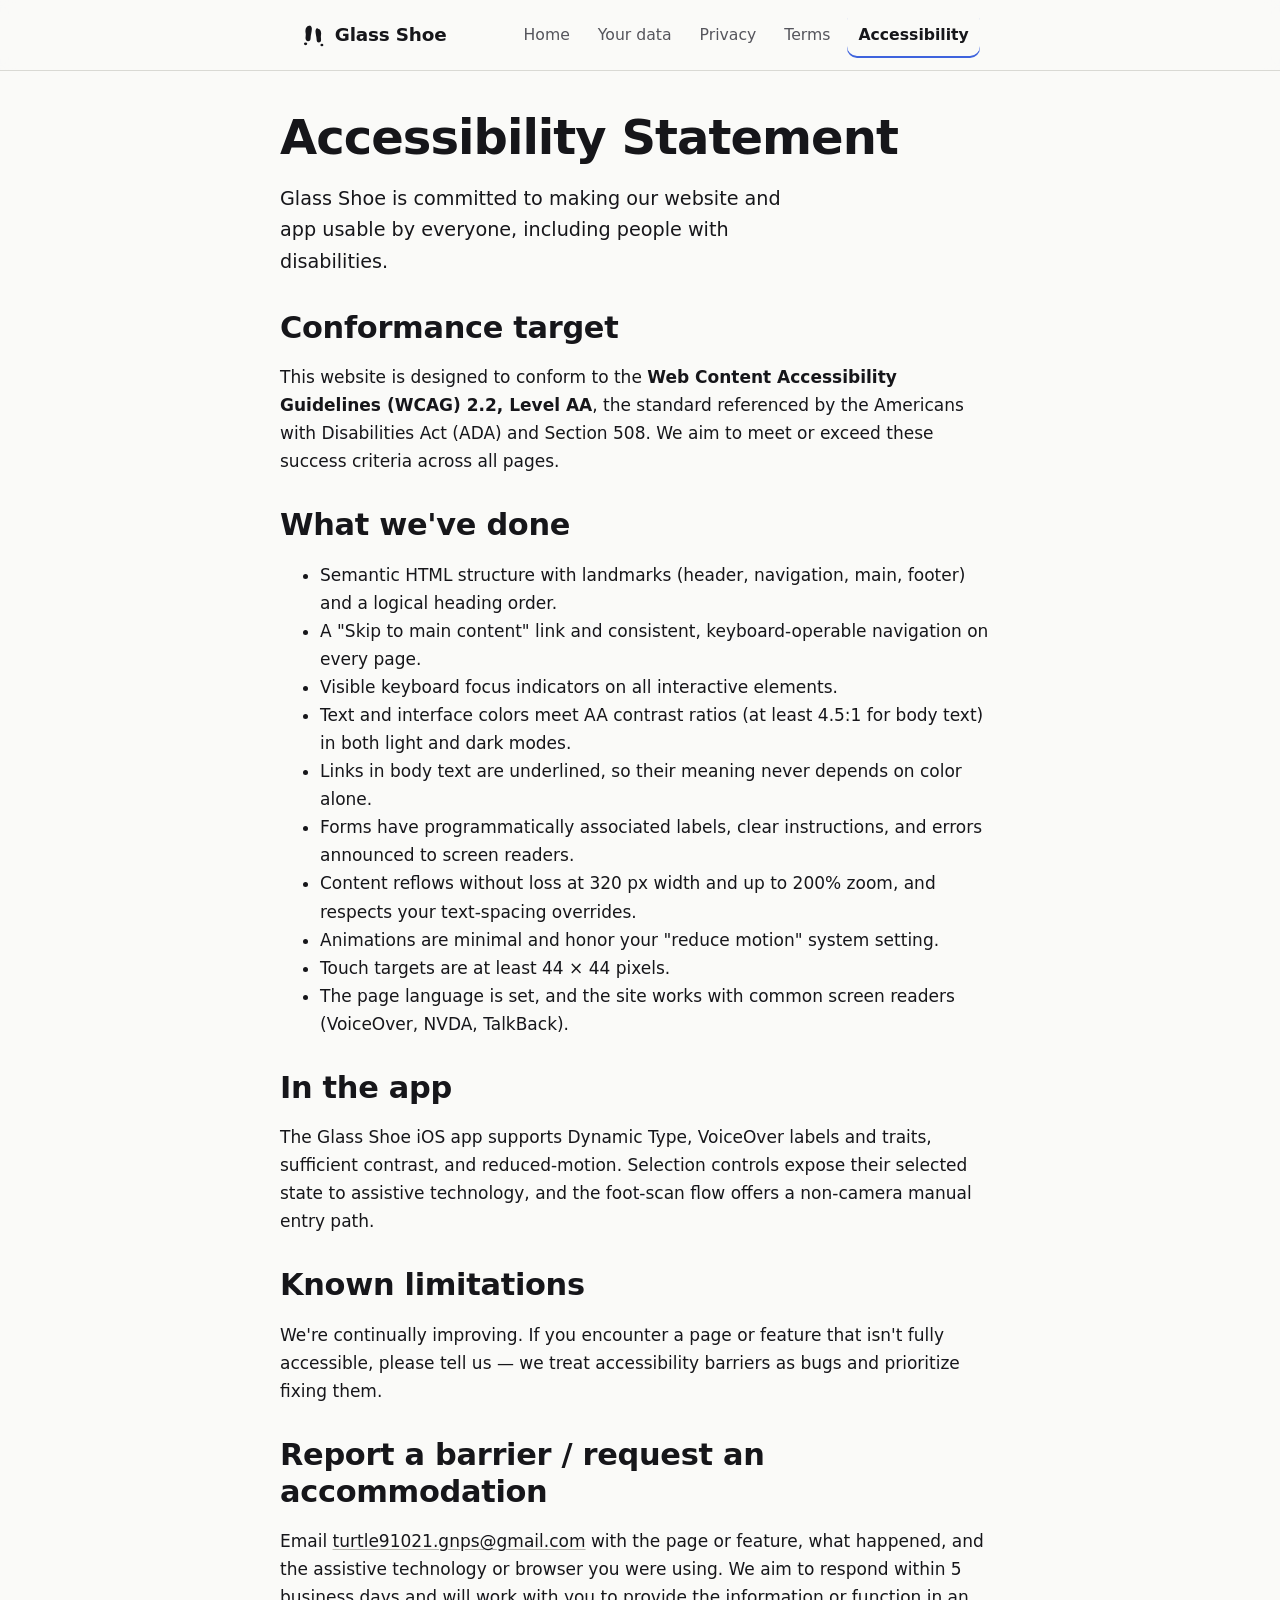
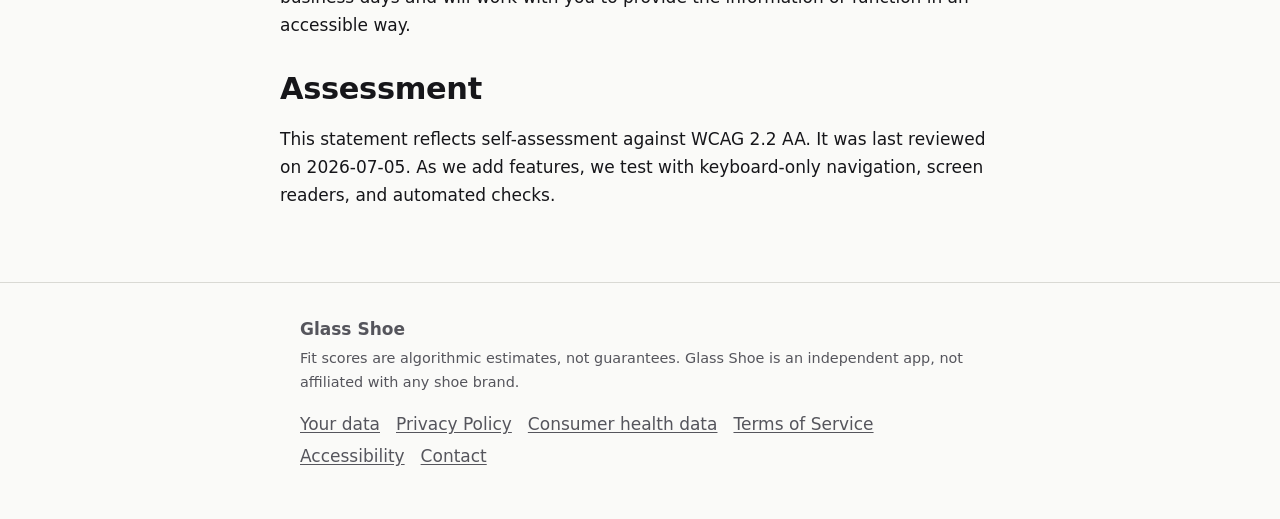
==== accessibility.html @ 76dd5f94 "Glass Shoe public site: landing page and legal/compliance pages Static site backing the App Store li" ====
<!DOCTYPE html>
<html lang="en">
<head>
  <meta charset="utf-8">
  <meta name="viewport" content="width=device-width, initial-scale=1">
  <title>Accessibility Statement — Glass Shoe</title>
  <meta name="description" content="Glass Shoe's commitment to accessibility. This site targets WCAG 2.2 Level AA; here's how to report a barrier.">
  <link rel="stylesheet" href="styles.css">
</head>
<body>
  <a class="skip-link" href="#main">Skip to main content</a>

  <header class="site">
    <div class="nav-inner">
      <a class="brand" href="index.html" aria-label="Glass Shoe home">
        <svg class="mark" width="26" height="26" viewBox="0 0 48 48" role="img" aria-hidden="true" focusable="false">
          <path fill="currentColor" d="M17.5 6.5c2.6 0 4.4 2.4 4.4 6 0 5.2-2.3 12.2-2.3 17.4 0 3.4-1.6 5.6-4.6 5.6-3.1 0-4.8-2.3-4.8-5.9 0-2.2.5-4.3.5-6.6 0-2.2-.7-3.6-.7-6.4 0-6 3.1-9.7 7.5-9.7Z"/>
          <ellipse fill="currentColor" cx="10.3" cy="40.2" rx="3" ry="2.5"/>
          <path fill="currentColor" d="M32.5 12.5c3.9 0 6.6 3.3 6.6 8.4 0 2.4-.6 3.9-.6 6 0 2 .4 3.8.4 5.7 0 3.1-1.5 5.2-4.2 5.2-2.7 0-4-2-4-5 0-4.7-2.1-11-2.1-15.6 0-3.6 1.6-6 3.9-6Z"/>
          <ellipse fill="currentColor" cx="40.4" cy="42.4" rx="2.7" ry="2.3"/>
        </svg>
        Glass Shoe
      </a>
      <nav class="primary" aria-label="Primary">
        <ul>
          <li><a href="index.html">Home</a></li>
          <li><a href="data-rights.html">Your data</a></li>
          <li><a href="privacy.html">Privacy</a></li>
          <li><a href="terms.html">Terms</a></li>
          <li><a href="accessibility.html" aria-current="page">Accessibility</a></li>
        </ul>
      </nav>
    </div>
  </header>

  <main id="main">
    <section class="section container">
      <div class="prose">
        <h1>Accessibility Statement</h1>
        <p class="lead">Glass Shoe is committed to making our website and app usable by everyone, including people
        with disabilities.</p>

        <h2>Conformance target</h2>
        <p>This website is designed to conform to the <strong>Web Content Accessibility Guidelines (WCAG) 2.2,
        Level AA</strong>, the standard referenced by the Americans with Disabilities Act (ADA) and Section 508.
        We aim to meet or exceed these success criteria across all pages.</p>

        <h2>What we've done</h2>
        <ul>
          <li>Semantic HTML structure with landmarks (header, navigation, main, footer) and a logical heading order.</li>
          <li>A "Skip to main content" link and consistent, keyboard-operable navigation on every page.</li>
          <li>Visible keyboard focus indicators on all interactive elements.</li>
          <li>Text and interface colors meet AA contrast ratios (at least 4.5:1 for body text) in both light and dark modes.</li>
          <li>Links in body text are underlined, so their meaning never depends on color alone.</li>
          <li>Forms have programmatically associated labels, clear instructions, and errors announced to screen readers.</li>
          <li>Content reflows without loss at 320&nbsp;px width and up to 200% zoom, and respects your text-spacing overrides.</li>
          <li>Animations are minimal and honor your "reduce motion" system setting.</li>
          <li>Touch targets are at least 44&nbsp;×&nbsp;44&nbsp;pixels.</li>
          <li>The page language is set, and the site works with common screen readers (VoiceOver, NVDA, TalkBack).</li>
        </ul>

        <h2>In the app</h2>
        <p>The Glass Shoe iOS app supports Dynamic Type, VoiceOver labels and traits, sufficient contrast, and
        reduced-motion. Selection controls expose their selected state to assistive technology, and the foot-scan
        flow offers a non-camera manual entry path.</p>

        <h2>Known limitations</h2>
        <p>We're continually improving. If you encounter a page or feature that isn't fully accessible, please tell
        us — we treat accessibility barriers as bugs and prioritize fixing them.</p>

        <h2>Report a barrier / request an accommodation</h2>
        <p>Email <a href="mailto:turtle91021.gnps@gmail.com?subject=Accessibility%20feedback">turtle91021.gnps@gmail.com</a>
        with the page or feature, what happened, and the assistive technology or browser you were using. We aim to
        respond within 5 business days and will work with you to provide the information or function in an accessible
        way.</p>

        <h2>Assessment</h2>
        <p>This statement reflects self-assessment against WCAG 2.2 AA. It was last reviewed on 2026-07-05. As we add
        features, we test with keyboard-only navigation, screen readers, and automated checks.</p>
      </div>
    </section>
  </main>

  <footer class="site">
    <div class="container foot-inner">
      <div>
        <p style="margin:0 0 0.25rem"><strong>Glass Shoe</strong></p>
        <p class="fineprint" style="margin:0">Fit scores are algorithmic estimates, not guarantees. Glass Shoe is an independent app, not affiliated with any shoe brand.</p>
      </div>
      <nav aria-label="Footer">
        <ul>
          <li><a href="data-rights.html">Your data</a></li>
          <li><a href="privacy.html">Privacy Policy</a></li>
          <li><a href="consumer-health-data.html">Consumer health data</a></li>
          <li><a href="terms.html">Terms of Service</a></li>
          <li><a href="accessibility.html">Accessibility</a></li>
          <li><a href="mailto:turtle91021.gnps@gmail.com">Contact</a></li>
        </ul>
      </nav>
    </div>
  </footer>
</body>
</html>
---- styles.css ----
/* SoleFit website — shared styles.
   Design echoes the app's "Monochrome + Spectrum" system: near-white/ink base with
   small spectrum touches. Colors are WCAG 2.2 AA contrast-checked (>= 4.5:1 for body
   text, >= 3:1 for large text, borders, and focus rings). */

:root {
  color-scheme: light dark;

  --bg: #fafaf8;
  --surface: #ffffff;
  --surface-2: #f1f1ee;
  --ink: #16161a;           /* primary text — ~17:1 on --bg */
  --ink-2: #55555c;         /* secondary text — ~6.5:1 on --bg */
  --ink-3: #6c6c74;         /* tertiary — ~5:1 on --bg */
  --stroke: #d9d9d4;
  --stroke-strong: #b6b6af; /* >= 3:1 for non-text UI borders */
  --accent: #16161a;        /* monochrome ink accent (buttons) */
  --accent-ink: #ffffff;    /* text on accent */
  --focus: #1a47b8;         /* focus ring — ~5.6:1 on --bg, 3:1+ non-text */
  --danger: #b3261e;        /* destructive — ~5.5:1 on --bg */
  --danger-ink: #ffffff;

  /* Small decorative spectrum touches only — never the sole carrier of meaning. */
  --spectrum-1: #e5484d;
  --spectrum-2: #f76b15;
  --spectrum-3: #ffb224;
  --spectrum-4: #46a758;
  --spectrum-5: #3e63dd;
  --spectrum-6: #8e4ec6;

  --radius: 14px;
  --radius-sm: 10px;
  --maxw: 720px;
  --font: system-ui, -apple-system, "Segoe UI", Roboto, Helvetica, Arial, sans-serif;
}

@media (prefers-color-scheme: dark) {
  :root {
    --bg: #0e0e10;
    --surface: #17171a;
    --surface-2: #1f1f23;
    --ink: #f5f5f2;         /* ~16:1 on --bg */
    --ink-2: #b6b6bd;       /* ~9:1 on --bg */
    --ink-3: #98989f;       /* ~6:1 on --bg */
    --stroke: #2c2c31;
    --stroke-strong: #45454c;
    --accent: #f5f5f2;
    --accent-ink: #0e0e10;
    --focus: #8db4ff;       /* light blue — high contrast on dark */
    --danger: #ff6b64;
    --danger-ink: #0e0e10;
  }
}

/* Reset-ish */
*, *::before, *::after { box-sizing: border-box; }
html { -webkit-text-size-adjust: 100%; }
body {
  margin: 0;
  background: var(--bg);
  color: var(--ink);
  font-family: var(--font);
  font-size: 1.0625rem;
  line-height: 1.65;
  /* Support user text-spacing overrides (WCAG 1.4.12) — nothing clips text. */
  overflow-wrap: break-word;
}

img, svg { max-width: 100%; }

/* Skip link (WCAG 2.4.1) */
.skip-link {
  position: absolute;
  left: 0.5rem;
  top: -3rem;
  z-index: 100;
  background: var(--accent);
  color: var(--accent-ink);
  padding: 0.6rem 1rem;
  border-radius: var(--radius-sm);
  text-decoration: none;
  transition: top 0.15s ease;
}
.skip-link:focus { top: 0.5rem; }

/* Visible focus for every interactive element (WCAG 2.4.7 / 1.4.11) */
a:focus-visible,
button:focus-visible,
input:focus-visible,
select:focus-visible,
textarea:focus-visible,
summary:focus-visible {
  outline: 3px solid var(--focus);
  outline-offset: 2px;
  border-radius: 4px;
}

/* Layout */
.container { width: 100%; max-width: var(--maxw); margin: 0 auto; padding: 0 1.25rem; }

header.site {
  border-bottom: 1px solid var(--stroke);
  background: color-mix(in srgb, var(--bg) 86%, transparent);
  position: sticky;
  top: 0;
  backdrop-filter: saturate(1.1) blur(8px);
}
.nav-inner {
  max-width: var(--maxw);
  margin: 0 auto;
  padding: 0.75rem 1.25rem;
  display: flex;
  align-items: center;
  gap: 1rem;
  flex-wrap: wrap;
}
.brand {
  display: inline-flex;
  align-items: center;
  gap: 0.55rem;
  text-decoration: none;
  color: var(--ink);
  font-weight: 700;
  font-size: 1.15rem;
  letter-spacing: -0.01em;
}
.brand .mark { flex: 0 0 auto; }
nav.primary { margin-left: auto; }
nav.primary ul {
  list-style: none;
  display: flex;
  gap: 0.35rem;
  margin: 0;
  padding: 0;
  flex-wrap: wrap;
}
nav.primary a {
  display: inline-block;
  padding: 0.5rem 0.7rem;      /* >= 44px tall touch target with line-height */
  min-height: 44px;
  line-height: 1.9;
  color: var(--ink-2);
  text-decoration: none;
  border-radius: var(--radius-sm);
  font-size: 0.98rem;
}
nav.primary a:hover { color: var(--ink); background: var(--surface-2); }
nav.primary a[aria-current="page"] {
  color: var(--ink);
  font-weight: 600;
  box-shadow: inset 0 -2px 0 var(--spectrum-5);
}

main { display: block; }
.section { padding: 2.5rem 0; }
.section + .section { border-top: 1px solid var(--stroke); }

/* Hero */
.hero { padding: 3.5rem 0 2.5rem; }
.eyebrow {
  text-transform: uppercase;
  letter-spacing: 0.16em;
  font-size: 0.72rem;
  font-weight: 800;
  color: var(--ink-3);
  margin: 0 0 0.75rem;
}
h1 { font-size: clamp(2rem, 6vw, 3rem); line-height: 1.1; letter-spacing: -0.02em; margin: 0 0 0.75rem; }
h2 { font-size: clamp(1.4rem, 4vw, 1.9rem); line-height: 1.2; letter-spacing: -0.01em; margin: 2rem 0 0.75rem; }
h3 { font-size: 1.2rem; margin: 1.75rem 0 0.5rem; }
.lead { font-size: 1.2rem; color: var(--ink-2); max-width: 42ch; }
.rule { height: 3px; width: 96px; border: 0; border-radius: 3px; margin: 1.25rem 0;
  background: linear-gradient(90deg, var(--spectrum-1), var(--spectrum-3), var(--spectrum-4), var(--spectrum-5), var(--spectrum-6)); }

/* Buttons */
.btn {
  display: inline-flex;
  align-items: center;
  justify-content: center;
  gap: 0.5rem;
  min-height: 48px;
  padding: 0.75rem 1.25rem;
  border-radius: 999px;
  border: 1px solid transparent;
  font: inherit;
  font-weight: 600;
  text-decoration: none;
  cursor: pointer;
}
.btn-primary { background: var(--accent); color: var(--accent-ink); }
.btn-primary:hover { opacity: 0.9; }
.btn-ghost { background: transparent; color: var(--ink); border-color: var(--stroke-strong); }
.btn-ghost:hover { background: var(--surface-2); }
.btn-danger { background: var(--danger); color: var(--danger-ink); }
.btn-danger:hover { opacity: 0.92; }
.btn-row { display: flex; flex-wrap: wrap; gap: 0.75rem; margin-top: 1.5rem; }

/* Links in prose — underlined so link-ness never relies on color alone (WCAG 1.4.1) */
.prose a { color: var(--ink); text-decoration: underline; text-underline-offset: 2px; text-decoration-color: var(--stroke-strong); }
.prose a:hover { text-decoration-color: var(--spectrum-5); }

/* Feature list */
.features { list-style: none; padding: 0; margin: 1.5rem 0 0; display: grid; gap: 0.9rem; }
.features li { display: flex; gap: 0.85rem; align-items: flex-start; }
.features .dot { flex: 0 0 auto; width: 12px; height: 12px; border-radius: 3px; margin-top: 0.5rem; }
.features h3 { margin: 0 0 0.15rem; font-size: 1.05rem; }
.features p { margin: 0; color: var(--ink-2); }

/* Cards */
.card {
  background: var(--surface);
  border: 1px solid var(--stroke);
  border-radius: var(--radius);
  padding: 1.25rem;
}
.card + .card { margin-top: 1rem; }

/* Legal / prose pages */
.prose { max-width: 68ch; }
.prose p, .prose li { color: var(--ink); }
.prose h2 { scroll-margin-top: 5rem; }
.prose .muted { color: var(--ink-2); }
.effective { color: var(--ink-2); font-size: 0.95rem; margin-top: -0.5rem; }
.callout {
  border: 1px solid var(--stroke-strong);
  border-left: 4px solid var(--spectrum-3);
  background: var(--surface-2);
  border-radius: var(--radius-sm);
  padding: 1rem 1.1rem;
  margin: 1.25rem 0;
}
.callout.warn { border-left-color: var(--spectrum-2); }

/* Forms */
form.request { margin-top: 1.5rem; }
.field { margin-bottom: 1.25rem; }
.field label, .field legend { display: block; font-weight: 600; margin-bottom: 0.4rem; }
.field .hint { color: var(--ink-2); font-size: 0.92rem; margin: 0 0 0.5rem; }
.req { color: var(--danger); }
input[type="email"], input[type="text"], textarea, select {
  width: 100%;
  font: inherit;
  color: var(--ink);
  background: var(--surface);
  border: 1px solid var(--stroke-strong);
  border-radius: var(--radius-sm);
  padding: 0.7rem 0.8rem;
  min-height: 48px;
}
textarea { min-height: 8rem; resize: vertical; }
fieldset { border: 1px solid var(--stroke); border-radius: var(--radius-sm); padding: 0.75rem 1rem 1rem; margin: 0; }
.radio { display: flex; align-items: flex-start; gap: 0.6rem; padding: 0.4rem 0; }
.radio input { margin-top: 0.35rem; width: 20px; height: 20px; }
.radio label { font-weight: 500; margin: 0; }
.status {
  margin-top: 1rem;
  padding: 0.9rem 1rem;
  border-radius: var(--radius-sm);
  border: 1px solid var(--stroke-strong);
  background: var(--surface-2);
}
.status:empty { display: none; }

/* Footer */
footer.site { border-top: 1px solid var(--stroke); margin-top: 1rem; padding: 2rem 0 3rem; color: var(--ink-2); }
footer.site .foot-inner { display: flex; flex-wrap: wrap; gap: 1rem 2rem; justify-content: space-between; }
footer.site nav ul { list-style: none; margin: 0; padding: 0; display: flex; flex-wrap: wrap; gap: 0.25rem 1rem; }
footer.site a { color: var(--ink-2); text-decoration: underline; text-underline-offset: 2px; }
footer.site a:hover { color: var(--ink); }
.fineprint { font-size: 0.9rem; margin-top: 1rem; }

.visually-hidden {
  position: absolute !important;
  width: 1px; height: 1px;
  padding: 0; margin: -1px;
  overflow: hidden; clip: rect(0 0 0 0); white-space: nowrap; border: 0;
}

/* Respect reduced-motion (WCAG 2.3.3 / user comfort) */
@media (prefers-reduced-motion: reduce) {
  * { animation-duration: 0.001ms !important; animation-iteration-count: 1 !important;
      transition-duration: 0.001ms !important; scroll-behavior: auto !important; }
}
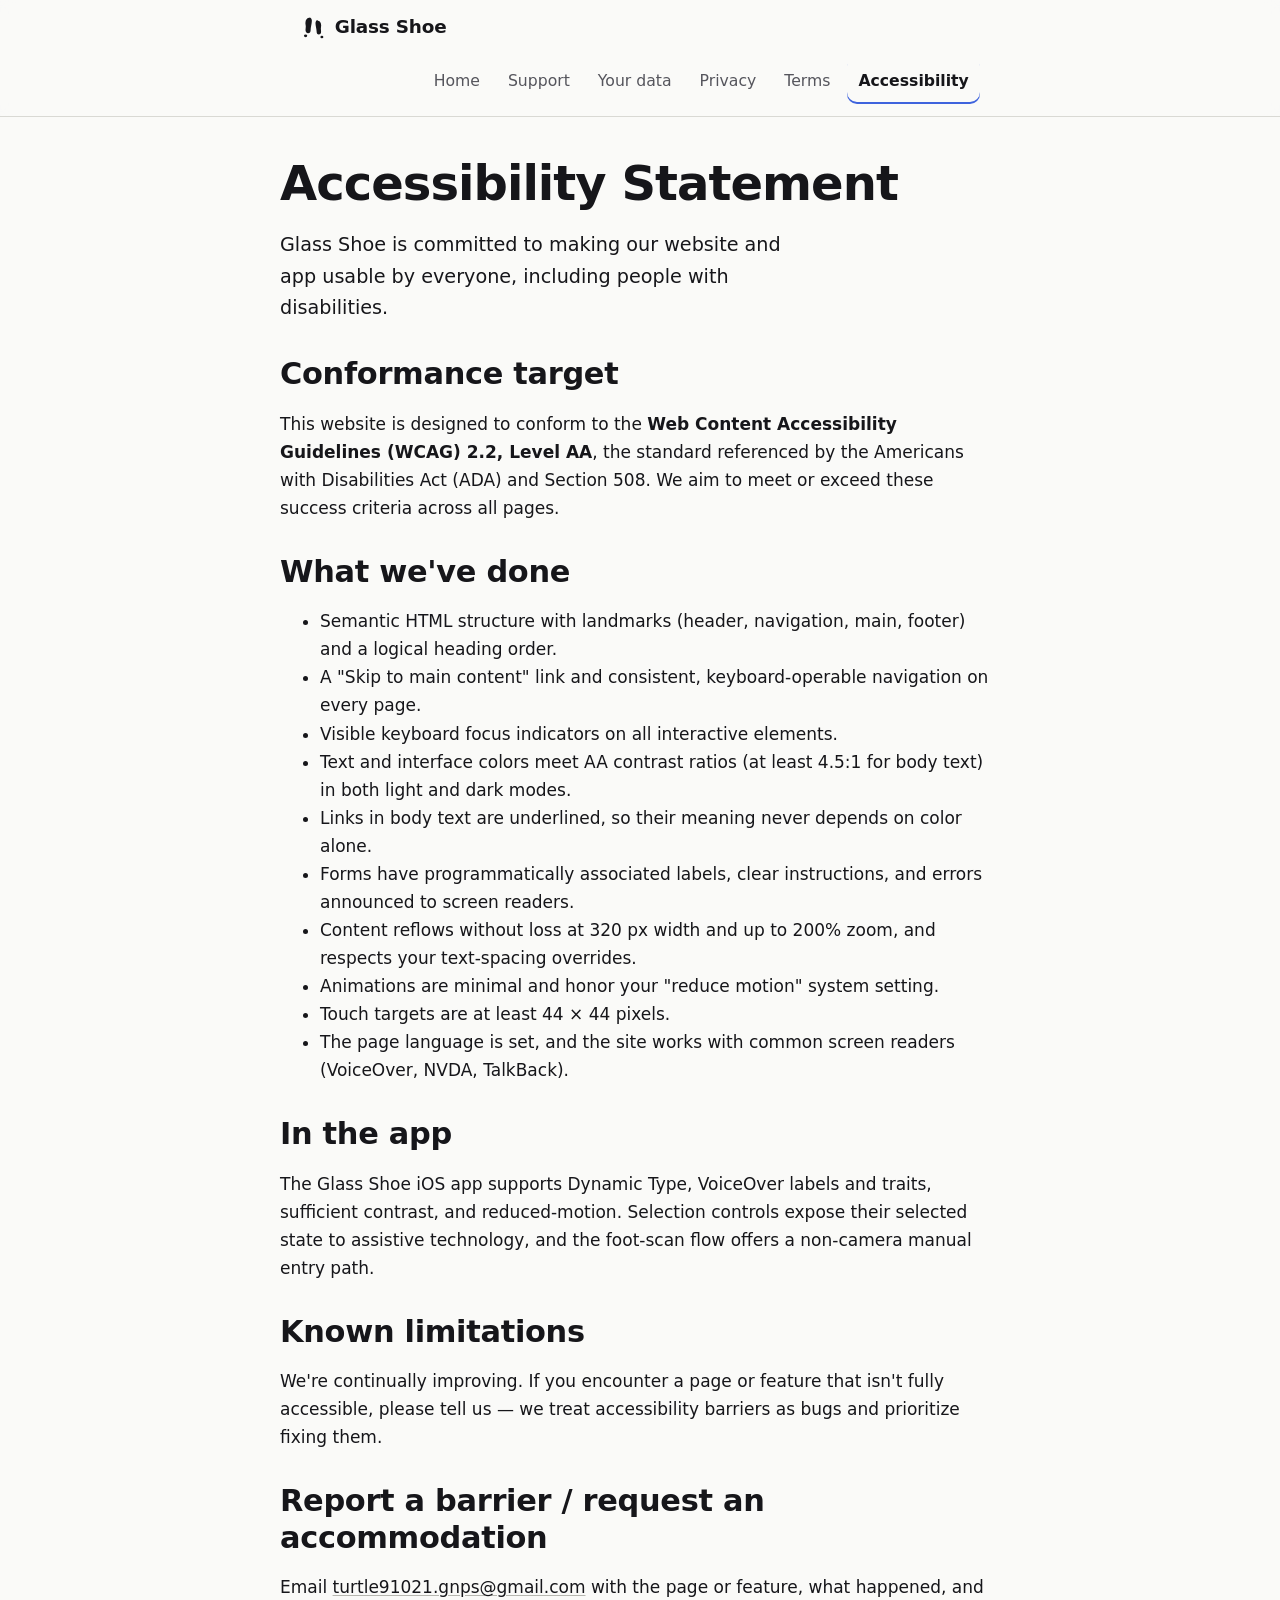
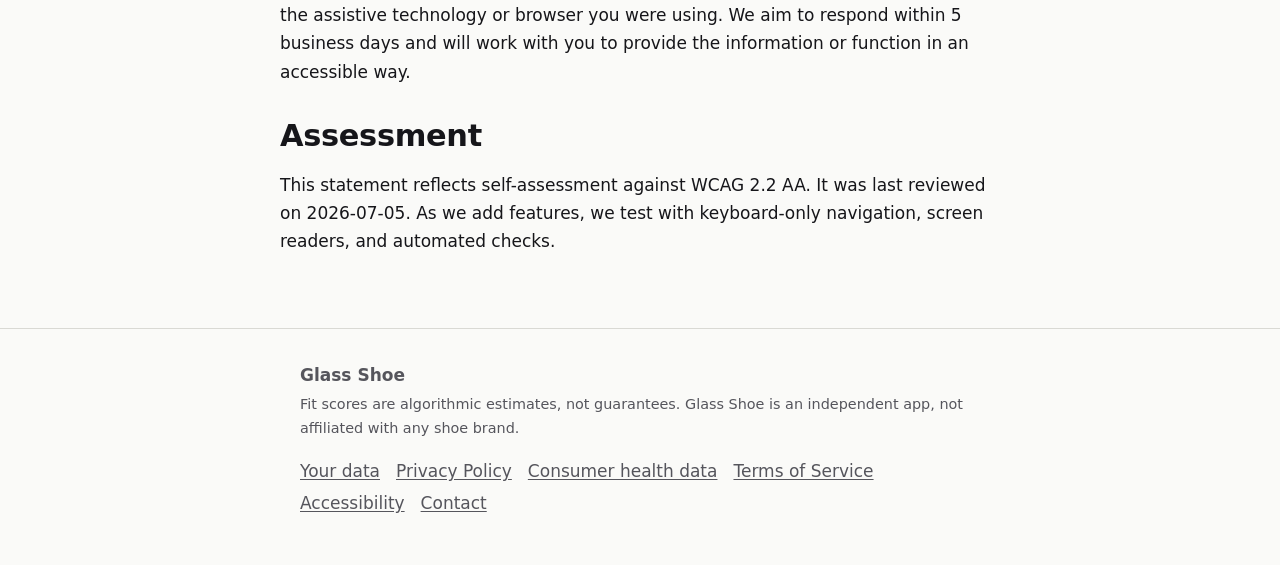
==== commit df1b6942: "Add Support page and link it from every page's nav App Store Connect's Support URL must lead to a pa" ====
--- a/accessibility.html
+++ b/accessibility.html
@@ -24,6 +24,7 @@
       <nav class="primary" aria-label="Primary">
         <ul>
           <li><a href="index.html">Home</a></li>
+          <li><a href="support.html">Support</a></li>
           <li><a href="data-rights.html">Your data</a></li>
           <li><a href="privacy.html">Privacy</a></li>
           <li><a href="terms.html">Terms</a></li>
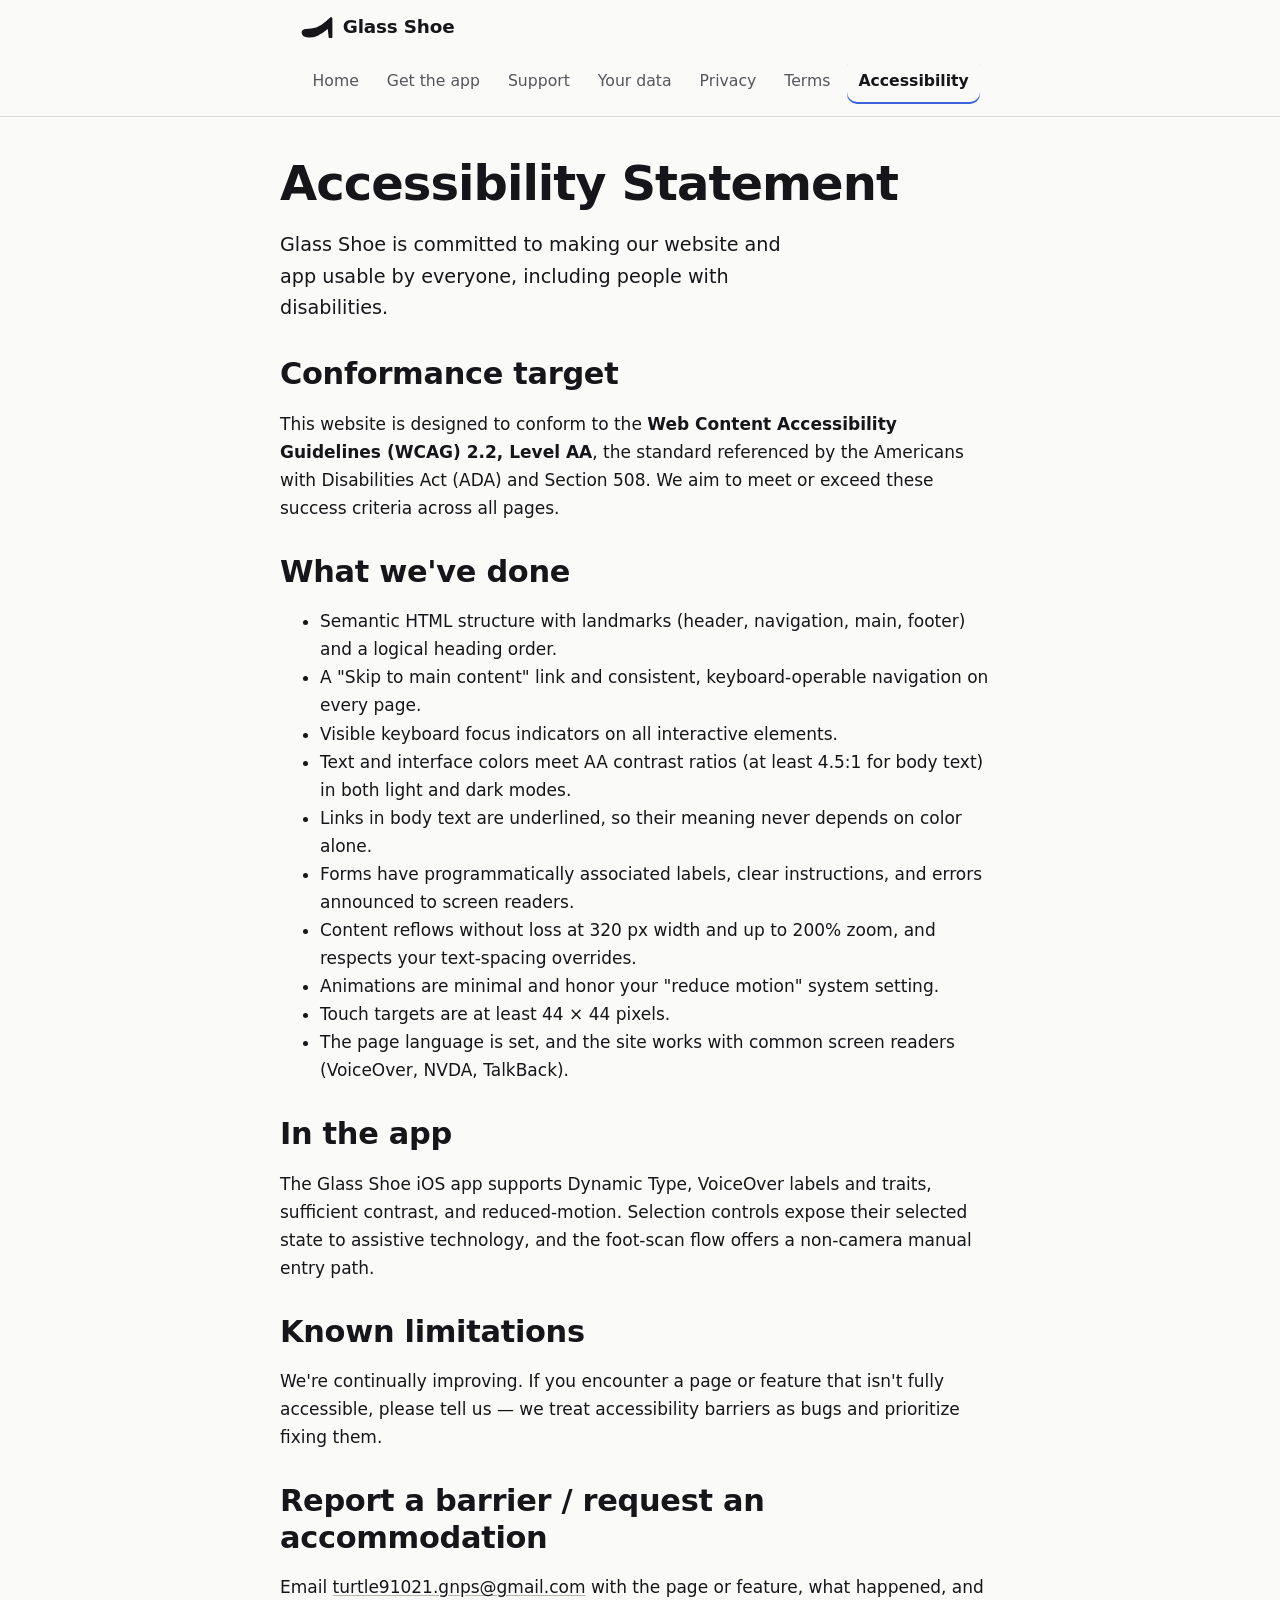
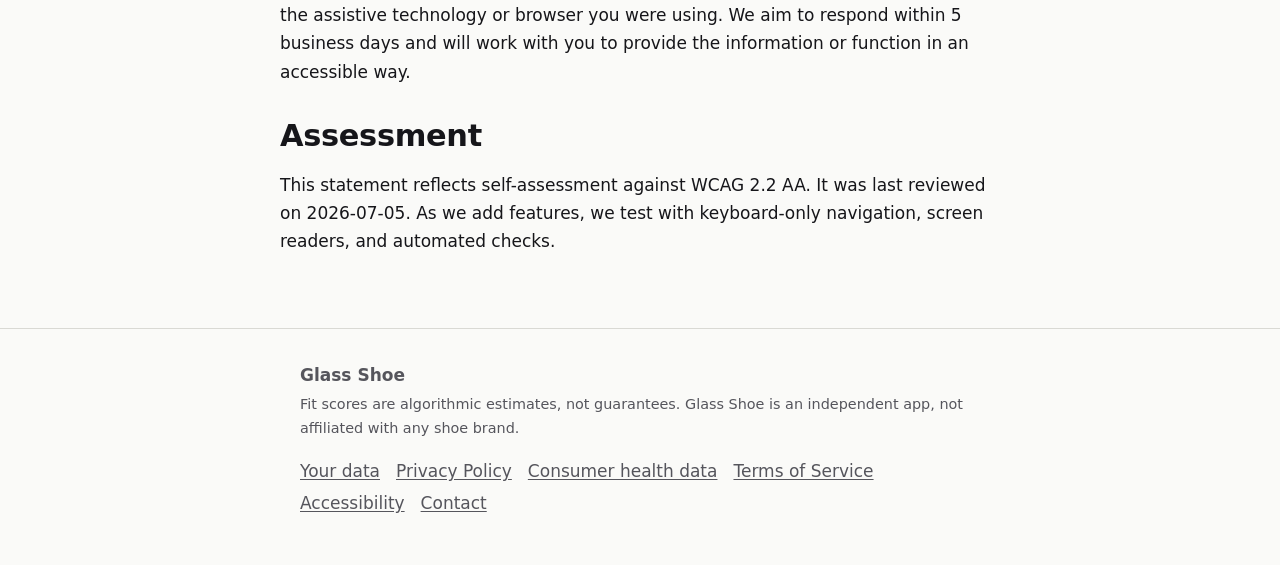
==== commit 976748e1: "Terms 6a: the app is no longer free — Pro subscription required (1.1 turns the paywall on)" ====
--- a/accessibility.html
+++ b/accessibility.html
@@ -13,17 +13,15 @@
   <header class="site">
     <div class="nav-inner">
       <a class="brand" href="index.html" aria-label="Glass Shoe home">
-        <svg class="mark" width="26" height="26" viewBox="0 0 48 48" role="img" aria-hidden="true" focusable="false">
-          <path fill="currentColor" d="M17.5 6.5c2.6 0 4.4 2.4 4.4 6 0 5.2-2.3 12.2-2.3 17.4 0 3.4-1.6 5.6-4.6 5.6-3.1 0-4.8-2.3-4.8-5.9 0-2.2.5-4.3.5-6.6 0-2.2-.7-3.6-.7-6.4 0-6 3.1-9.7 7.5-9.7Z"/>
-          <ellipse fill="currentColor" cx="10.3" cy="40.2" rx="3" ry="2.5"/>
-          <path fill="currentColor" d="M32.5 12.5c3.9 0 6.6 3.3 6.6 8.4 0 2.4-.6 3.9-.6 6 0 2 .4 3.8.4 5.7 0 3.1-1.5 5.2-4.2 5.2-2.7 0-4-2-4-5 0-4.7-2.1-11-2.1-15.6 0-3.6 1.6-6 3.9-6Z"/>
-          <ellipse fill="currentColor" cx="40.4" cy="42.4" rx="2.7" ry="2.3"/>
+        <svg class="mark" width="34" height="23" viewBox="2 17 89 62" role="img" aria-hidden="true" focusable="false">
+          <path fill="currentColor" d="M5 60 C6 55.5 10 52.5 16 52 C26 51.2 35 50 44 48 C56 45.3 72 30 84 20 C86 20.5 88 22 88 24 L88 74 C88 75.3 87 76 86 76 L79 76 C78.3 76 78 75.3 78 74 L75.5 52 C70 57 52 70 40 73.5 C28 75.8 18 74.5 12 72 C7 70 5 64 5 60 Z"/>
         </svg>
         Glass Shoe
       </a>
       <nav class="primary" aria-label="Primary">
         <ul>
           <li><a href="index.html">Home</a></li>
+          <li><a href="get.html">Get the app</a></li>
           <li><a href="support.html">Support</a></li>
           <li><a href="data-rights.html">Your data</a></li>
           <li><a href="privacy.html">Privacy</a></li>
